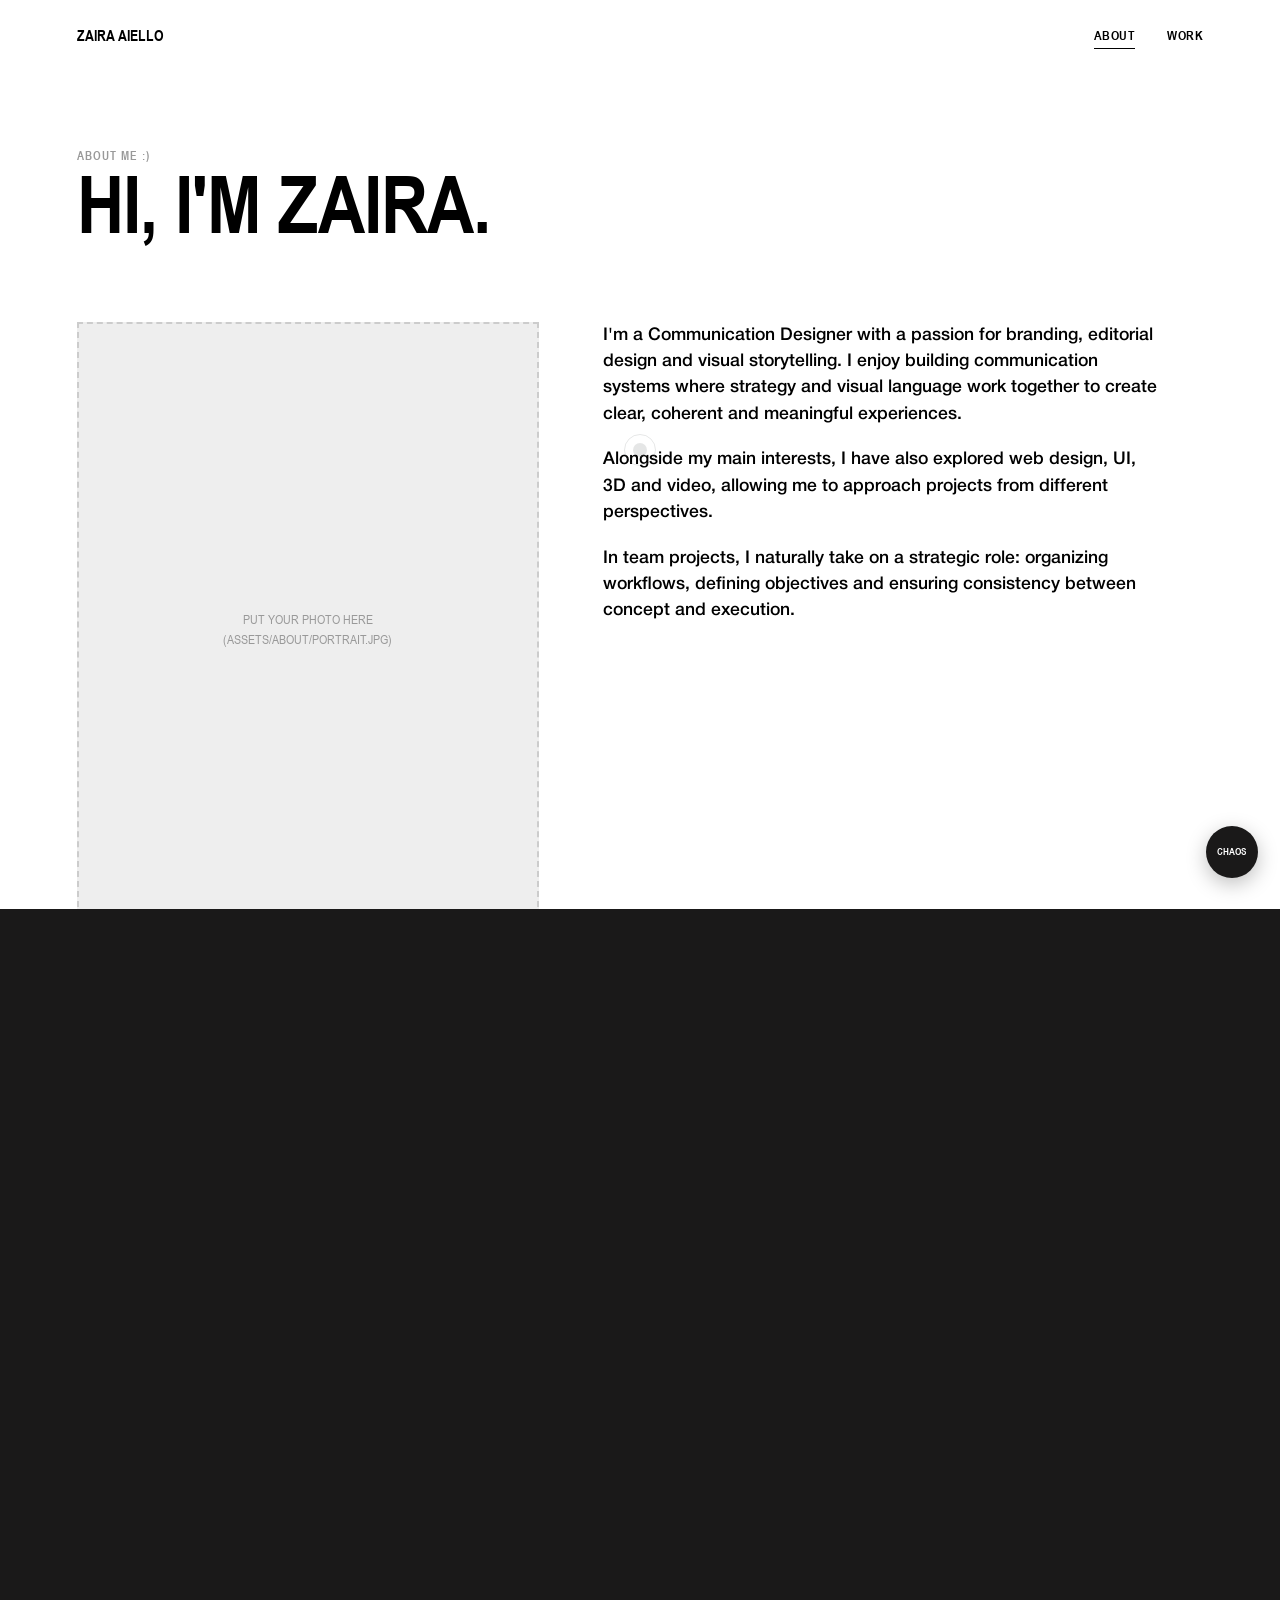
==== about.html @ 03506a8a "Initial commit" ====
<!DOCTYPE html>
<html lang="en">
<head>
<meta charset="UTF-8">
<meta name="viewport" content="width=device-width, initial-scale=1.0">
<title>About — Zaira Aiello</title>
<meta name="description" content="About Zaira Aiello, Communication Designer.">
<link rel="stylesheet" href="css/style.css">
</head>
<body>

  <nav class="nav" style="mix-blend-mode:normal; color:var(--black);">
    <a class="nav-name" href="index.html">Zaira Aiello</a>
    <div class="nav-links">
      <a href="about.html" class="current">About</a>
      <a href="work.html">Work</a>
    </div>
  </nav>

  <header class="about-hero reveal">
    <span class="eyebrow" style="color:#999;">About me :)</span>
    <h1>Hi, I'm Zaira.</h1>
  </header>

  <section class="about-body">
    <div class="reveal about-photo">
      <!-- 🖼️ REPLACE WITH YOUR PHOTO:
           <img src="assets/about/portrait.jpg" alt="Portrait of Zaira Aiello"> -->
      Put your photo here<br>(assets/about/portrait.jpg)
    </div>
    <div class="reveal">
      <p>
        I'm a Communication Designer with a passion for branding, editorial
        design and visual storytelling. I enjoy building communication
        systems where strategy and visual language work together to create
        clear, coherent and meaningful experiences.
      </p>
      <p>
        Alongside my main interests, I have also explored web design, UI,
        3D and video, allowing me to approach projects from different
        perspectives.
      </p>
      <p>
        In team projects, I naturally take on a strategic role: organizing
        workflows, defining objectives and ensuring consistency between
        concept and execution.
      </p>
    </div>
  </section>

  <div class="container about-facts">
    <div class="reveal">
      <span class="eyebrow">Based in</span>
      <p>Italy</p>
    </div>
    <div class="reveal">
      <span class="eyebrow">Focus</span>
      <p>Branding, editorial design, typography</p>
    </div>
    <div class="reveal">
      <span class="eyebrow">Also into</span>
      <p>Web design, UI, 3D, video</p>
    </div>
  </div>

  <a class="section-link reveal" href="work.html" data-transition data-color="#1a1919">
    <h2>See the work</h2>
    <span class="go">View projects ↗</span>
  </a>

  <footer class="footer">
    <canvas id="footer-canvas"></canvas>
    <div class="footer-inner">
      <h2 data-scramble>Let's talk :)</h2>
      <div class="footer-grid">
        <a href="mailto:aiellozaira@gmail.com">aiellozaira@gmail.com</a>
        <a href="tel:+393914696700">+39 391 469 67 00</a>
        <a href="https://instagram.com/zaira.aiello" target="_blank" rel="noopener">@zaira.aiello</a>
      </div>
      <small>Zaira Aiello — Portfolio 2026</small>
    </div>
  </footer>

  <script src="js/main.js"></script>
</body>
</html>
---- css/style.css ----
/* =========================================================
   ZAIRA AIELLO — DIGITAL PORTFOLIO
   style.css — main stylesheet
   ========================================================= */

/* ---------------------------------------------------------
   1. FONT FACES
   I file reali sono in /fonts (estratti dai tuoi zip).
   - "Arial Narrow" 400/700  → titoli, eyebrow, numeri
   - "Arial Black"           → usato SOLO per i titoli enormi
     (hero, numeri di sezione): non esiste un vero file
     "Arial Narrow Black", quindi lo comprimiamo un po' via
     CSS (vedi .display-black qui sotto) per avvicinarlo il
     più possibile al taglio condensed+black del cartaceo.
   - "Helvetica Neue" 400/500/700 → testo, il 500 (Medium) è
     il peso di default per i paragrafi, come richiesto.
--------------------------------------------------------- */
@font-face{
  font-family:"Arial Narrow";
  src:url("../fonts/ARIALN.woff") format("woff");
  font-weight:400; font-style:normal; font-display:swap;
}
@font-face{
  font-family:"Arial Narrow";
  src:url("../fonts/ARIALNB.woff") format("woff");
  font-weight:700; font-style:normal; font-display:swap;
}
@font-face{
  font-family:"Arial Black";
  src:url("../fonts/ARIBLK.woff") format("woff");
  font-weight:900; font-style:normal; font-display:swap;
}
@font-face{
  font-family:"Helvetica Neue";
  src:url("../fonts/HelveticaNeueRoman.woff") format("woff");
  font-weight:400; font-style:normal; font-display:swap;
}
@font-face{
  font-family:"Helvetica Neue";
  src:url("../fonts/HelveticaNeueMedium.woff") format("woff");
  font-weight:500; font-style:normal; font-display:swap;
}
@font-face{
  font-family:"Helvetica Neue";
  src:url("../fonts/HelveticaNeueBold.woff") format("woff");
  font-weight:700; font-style:normal; font-display:swap;
}
@font-face{
  font-family:"Helvetica Neue";
  src:url("../fonts/HelveticaNeueItalic.woff") format("woff");
  font-weight:400; font-style:italic; font-display:swap;
}

/* ---------------------------------------------------------
   2. TOKENS — i colori esatti del portfolio cartaceo
--------------------------------------------------------- */
:root{
  --grey:   #1a1919; /* cover / back cover */
  --yellow: #edda1c; /* second slide */
  --orange: #f05123; /* ICON. */
  --blue:   #222cf0; /* ITO */
  --pink:   #ff94cd; /* Steven Meisel */
  --red:    #db2121; /* 07/10 */
  --green:  #27a33c; /* Bodoni */
  --white:  #ffffff;
  --black:  #000000;
  --paper:  #f6f5f2; /* leggero off-white per variare dal bianco puro */

  --font-display:"Arial Narrow", Arial, sans-serif;
  --font-black:"Arial Black", "Arial Narrow", Arial, sans-serif;
  --font-text:"Helvetica Neue", Helvetica, Arial, sans-serif;

  --cursor-color: var(--grey);
  --grid-line: rgba(0,0,0,.08);
}

/* ---------------------------------------------------------
   3. RESET
--------------------------------------------------------- */
*{ margin:0; padding:0; box-sizing:border-box; }
html{ scroll-behavior:smooth; }
body{
  background:var(--white);
  color:var(--black);
  font-family:var(--font-text);
  font-weight:500; /* Helvetica Neue Medium come richiesto */
  line-height:1.5;
  overflow-x:hidden;
  cursor:none;
}
@media (hover:none){
  body{ cursor:auto; }
  .cursor, .cursor-trail{ display:none; }
}

h1,h2,h3,h4{
  font-family:var(--font-display);
  font-weight:700;
  text-transform:uppercase;
  line-height:0.92;
  letter-spacing:-0.01em;
}
/* titoli "black" condensati — usa questa classe sui titoli enormi */
.display-black{
  font-family:var(--font-black);
  font-weight:900;
  transform:scaleX(.86);
  transform-origin:left center;
  display:inline-block;
  letter-spacing:-0.01em;
}

a{ color:inherit; text-decoration:none; }
img{ max-width:100%; display:block; }
ul{ list-style:none; }
button{ font:inherit; background:none; border:none; cursor:pointer; }

.container{ width:100%; max-width:1280px; margin:0 auto; padding:0 6vw; }

.eyebrow{
  font-family:var(--font-display);
  font-weight:700;
  text-transform:uppercase;
  font-size:.78rem;
  letter-spacing:.08em;
}

/* ---------------------------------------------------------
   4. CUSTOM CURSOR — pallino "elastico" che insegue il mouse
   con un piccolo ritardo (spring), + puntino satellite più
   piccolo che segue ancora più lento (ispirato a ma5a.com)
--------------------------------------------------------- */
.cursor, .cursor-trail{
  position:fixed; top:0; left:0;
  border-radius:50%;
  pointer-events:none;
  z-index:9999;
  transform:translate(-50%,-50%);
  mix-blend-mode:difference;
}
.cursor{
  width:14px; height:14px;
  background:var(--cursor-color);
  transition:width .25s, height .25s, background .25s;
}
.cursor.hover{ width:44px; height:44px; }
.cursor-trail{
  width:32px; height:32px;
  border:1px solid var(--cursor-color);
  background:transparent;
}

/* ---------------------------------------------------------
   5. PAGE TRANSITION — wipe colorato tra una pagina e l'altra
--------------------------------------------------------- */
.page-transition{
  position:fixed; inset:0;
  background:var(--grey);
  z-index:9998;
  transform:translateY(101%);
  pointer-events:none;
}
.page-transition.enter{ animation:wipeIn .5s cubic-bezier(.77,0,.18,1) forwards; }
@keyframes wipeIn{ from{transform:translateY(101%);} to{transform:translateY(0);} }

/* ---------------------------------------------------------
   6. NAV
--------------------------------------------------------- */
.nav{
  position:fixed; top:0; left:0; right:0; z-index:100;
  display:flex; justify-content:space-between; align-items:center;
  padding:1.5rem 6vw;
  mix-blend-mode:difference;
  color:var(--white);
}
.nav .nav-name{ font-family:var(--font-display); font-weight:700; text-transform:uppercase; font-size:.95rem; }
.nav-links{ display:flex; gap:2rem; }
.nav-links a{
  font-family:var(--font-display); font-weight:700; text-transform:uppercase;
  font-size:.8rem; letter-spacing:.04em; position:relative;
}
.nav-links a::after{
  content:""; position:absolute; left:0; bottom:-4px;
  width:0; height:1px; background:currentColor;
  transition:width .25s;
}
.nav-links a:hover::after{ width:100%; }
.nav-links a.current::after{ width:100%; }

/* ---------------------------------------------------------
   7. GRID BACKGROUND — richiama la griglia InDesign
   visibile in copertina nel PDF originale
--------------------------------------------------------- */
.grid-bg{
  position:absolute; inset:0;
  background-image:
    repeating-linear-gradient(to right, var(--grid-line) 0 1px, transparent 1px calc(100% / 6)),
    repeating-linear-gradient(to bottom, var(--grid-line) 0 1px, transparent 1px calc(100% / 5));
  pointer-events:none;
}
.grid-bg.on-dark{ --grid-line: rgba(255,255,255,.08); }

/* ---------------------------------------------------------
   8. HERO / COVER (index.html)
--------------------------------------------------------- */
.hero{
  min-height:100svh;
  background:var(--grey);
  color:var(--white);
  position:relative;
  display:flex; flex-direction:column; justify-content:space-between;
  padding:7rem 6vw 3rem;
  overflow:hidden;
}
.hero-top{
  display:grid; grid-template-columns:1fr 1fr;
  align-items:center;
  flex:1;
  position:relative;
}
.hero-letter{
  font-family:var(--font-black);
  font-weight:900;
  font-size:clamp(5rem,16vw,11rem);
  transform:scaleX(.8); transform-origin:left center;
  opacity:.92;
}
.hero-letter.z{ text-align:right; transform-origin:right center; }
.hero-arrow{
  position:absolute; top:50%; left:50%; transform:translate(-50%,-50%);
  width:min(38vw,340px); height:2px; background:#6a6a6a;
}
.hero-arrow::after{
  content:""; position:absolute; right:-2px; top:50%; transform:translateY(-50%);
  border:6px solid transparent; border-left-color:#6a6a6a;
}
.hero-title{
  position:absolute; top:50%; left:50%; transform:translate(-50%,-50%);
  text-align:center; white-space:nowrap;
  font-size:clamp(2rem,6.4vw,4.6rem);
}
.hero-title .paren{ color:var(--yellow); }
.hero-caption{
  max-width:360px; font-family:var(--font-text); font-weight:400;
  text-transform:none; font-size:1rem; color:#c9c9c9; margin-top:1.4rem;
}
.hero-bottom{
  display:flex; flex-wrap:wrap; justify-content:space-between; gap:1rem;
  border-top:1px solid #3a3939; padding-top:1.2rem;
}
.hero-bottom .item span{ display:block; font-size:.72rem; text-transform:uppercase; letter-spacing:.08em; color:#8f8f8f; }
.hero-bottom .item strong{ font-family:var(--font-text); font-weight:500; font-size:1rem; }
.hero-tagline{
  font-family:var(--font-display); font-weight:700; text-transform:uppercase;
  font-size:clamp(1.1rem,2.6vw,1.7rem);
}

.scroll-cue{
  position:absolute; bottom:2rem; left:50%; transform:translateX(-50%);
  width:1px; height:44px; background:#4a4a4a; overflow:hidden;
}
.scroll-cue::after{
  content:""; position:absolute; top:-44px; left:0; width:100%; height:44px;
  background:var(--yellow); animation:scrollcue 1.8s ease-in-out infinite;
}
@keyframes scrollcue{ to{ top:44px; } }

/* ---------------------------------------------------------
   9. MARQUEE
--------------------------------------------------------- */
.marquee{
  background:var(--yellow); color:var(--grey);
  overflow:hidden; white-space:nowrap; padding:.9rem 0;
  border-top:1px solid var(--grey); border-bottom:1px solid var(--grey);
}
.marquee-track{
  display:inline-block; font-family:var(--font-display); font-weight:700;
  text-transform:uppercase; font-size:1.05rem; letter-spacing:.04em;
  animation:marquee 24s linear infinite;
}
.marquee-track span{ margin:0 1.2em; }
@keyframes marquee{ from{transform:translateX(0);} to{transform:translateX(-50%);} }

/* ---------------------------------------------------------
   10. QUOTE
--------------------------------------------------------- */
.quote{ min-height:60vh; display:flex; align-items:center; padding:6rem 6vw; }
.quote p{
  font-family:var(--font-display); font-weight:700; text-transform:uppercase;
  font-size:clamp(1.7rem,4.6vw,3.1rem); max-width:900px;
}

/* ---------------------------------------------------------
   11. SECTION LINK ("view work", "about me" teasers on home)
--------------------------------------------------------- */
.section-link{
  padding:5rem 6vw; border-top:1px solid #eee;
  display:flex; justify-content:space-between; align-items:center;
  gap:2rem; flex-wrap:wrap;
}
.section-link h2{ font-size:clamp(2rem,6vw,4rem); }
.section-link .go{
  display:inline-flex; align-items:center; gap:.6rem;
  font-family:var(--font-display); font-weight:700; text-transform:uppercase;
  font-size:.9rem; letter-spacing:.04em;
  padding:.9rem 1.6rem; border-radius:100px; border:1px solid var(--black);
  transition:background .2s, color .2s;
}
.section-link .go:hover{ background:var(--black); color:var(--white); }

/* ---------------------------------------------------------
   12. FOOTER (contatti, presente su tutte le pagine)
--------------------------------------------------------- */
.footer{
  background:var(--grey); color:var(--white);
  padding:5rem 6vw 2rem; position:relative; overflow:hidden;
}
.footer canvas{ position:absolute; inset:0; z-index:0; }
.footer-inner{ position:relative; z-index:1; }
.footer h2{ font-size:clamp(2.2rem,8vw,5rem); margin-bottom:2.5rem; }
.footer-grid{
  display:flex; justify-content:space-between; flex-wrap:wrap; gap:1.5rem;
  padding-top:1.5rem; border-top:1px solid #3a3939;
  font-family:var(--font-display); font-weight:700; text-transform:uppercase;
  font-size:.82rem; letter-spacing:.05em; color:#b7b7b7;
}
.footer-grid a:hover{ color:var(--yellow); }
.footer small{
  display:block; margin-top:2rem; color:#666; font-size:.68rem;
  text-transform:uppercase; letter-spacing:.08em; font-family:var(--font-text); font-weight:400;
}

/* ---------------------------------------------------------
   13. REVEAL ON SCROLL
--------------------------------------------------------- */
.reveal{ opacity:0; transform:translateY(36px); transition:opacity .7s ease, transform .7s ease; }
.reveal.in{ opacity:1; transform:translateY(0); }

/* ---------------------------------------------------------
   14. ABOUT PAGE
--------------------------------------------------------- */
.about-hero{ padding:9rem 6vw 3rem; }
.about-hero h1{ font-size:clamp(2.4rem,8vw,5rem); }
.about-body{
  padding:2rem 6vw 6rem; display:grid; grid-template-columns:1fr 1.3fr;
  gap:4rem; align-items:start;
}
.about-photo{
  aspect-ratio:3/4; background:#eee; border:2px dashed #ccc;
  display:flex; align-items:center; justify-content:center; text-align:center;
  padding:1rem; font-family:var(--font-display); font-size:.8rem; text-transform:uppercase; color:#999;
}
.about-body p{ font-size:1.1rem; max-width:560px; }
.about-body p + p{ margin-top:1.2rem; }
.about-facts{
  margin-top:5rem; padding-top:2.5rem; border-top:1px solid #eee;
  display:grid; grid-template-columns:repeat(3,1fr); gap:2rem;
}
@media (max-width:800px){ .about-facts{ grid-template-columns:1fr; } }
.about-facts .eyebrow{ color:#999; margin-bottom:.5rem; }

/* ---------------------------------------------------------
   15. WORK INDEX PAGE (work.html) — jackygrob-style numbered
   list + cursor-following image preview (ma5a-style toy)
--------------------------------------------------------- */
.work-hero{ padding:9rem 6vw 2rem; }
.work-hero h1{ font-size:clamp(2.4rem,8vw,5rem); }
.work-hero p{ max-width:480px; margin-top:1rem; font-size:1.05rem; color:#555; }

.work-list{ padding:2rem 6vw 6rem; }
.work-row{
  display:grid;
  grid-template-columns:60px 1fr auto auto 40px;
  align-items:center;
  gap:1.5rem;
  padding:2rem 0;
  border-top:1px solid #e6e6e6;
  position:relative;
}
.work-list .work-row:last-child{ border-bottom:1px solid #e6e6e6; }
.work-row .idx{ font-family:var(--font-display); font-weight:700; color:#bbb; }
.work-row h2{
  font-size:clamp(1.6rem,4.4vw,2.8rem); text-transform:none; font-weight:700;
  transition:transform .25s, color .25s;
}
.work-row .tag{
  font-family:var(--font-display); font-weight:700; text-transform:uppercase;
  font-size:.78rem; letter-spacing:.05em; color:#999;
}
.work-row .year{ font-family:var(--font-text); font-weight:500; color:#999; font-size:.9rem; }
.work-row .arrow{ font-size:1.4rem; transition:transform .25s; }
.work-row:hover .arrow{ transform:translate(4px,-4px) rotate(45deg); }
.work-row:hover h2{ transform:translateX(10px); }
@media (max-width:760px){
  .work-row{ grid-template-columns:34px 1fr 26px; row-gap:.4rem; }
  .work-row .tag, .work-row .year{ display:none; }
}

/* la mini-immagine che segue il cursore quando passi su una riga */
.hover-preview{
  position:fixed; top:0; left:0;
  width:260px; height:180px;
  border-radius:8px;
  overflow:hidden;
  pointer-events:none;
  z-index:50;
  opacity:0;
  transform:translate(-50%,-50%) scale(.9);
  transition:opacity .25s ease, transform .25s ease;
  display:flex; align-items:center; justify-content:center;
  font-family:var(--font-display); font-weight:700; text-transform:uppercase;
  font-size:.85rem; color:var(--white); text-align:center; padding:1rem;
}
.hover-preview.show{ opacity:1; transform:translate(-50%,-50%) scale(1); }
@media (hover:none){ .hover-preview{ display:none; } }

/* ---------------------------------------------------------
   16. PROJECT PAGES
--------------------------------------------------------- */
.project-hero{
  min-height:56vh; display:flex; flex-direction:column; justify-content:flex-end;
  padding:8rem 6vw 4rem; color:var(--white); position:relative;
}
.project-hero.dark-text{ color:var(--grey); }
.project-hero h1{ font-size:clamp(2.6rem,9vw,6rem); max-width:900px; }
.project-hero p.claim{
  font-family:var(--font-text); font-weight:500; text-transform:none;
  max-width:560px; font-size:1.15rem; margin-top:1.2rem;
}

.project-meta{
  display:grid; grid-template-columns:repeat(5,1fr); gap:1.5rem;
  padding:2.5rem 6vw; border-bottom:1px solid #eee;
}
@media (max-width:800px){ .project-meta{ grid-template-columns:repeat(2,1fr); } }
.project-meta div span{
  display:block; font-family:var(--font-display); font-weight:700;
  text-transform:uppercase; font-size:.72rem; letter-spacing:.06em; color:#999; margin-bottom:.4rem;
}
.project-meta div strong{ font-weight:500; font-size:.95rem; }

.project-text{ padding:5rem 6vw; max-width:820px; font-size:1.1rem; }

.project-section{ padding:3rem 6vw 5rem; }
.project-section h2{
  font-size:1.5rem; margin-bottom:1.6rem; display:flex; align-items:center; gap:.6rem;
}
.project-section h2::before{
  content:""; width:10px; height:10px; border-radius:50%; background:var(--accent,var(--grey)); display:inline-block;
}

.gallery{ display:grid; grid-template-columns:repeat(3,1fr); gap:1rem; }
@media (max-width:800px){ .gallery{ grid-template-columns:1fr 1fr; } }
.placeholder-media{
  aspect-ratio:4/3; background:#f2f2f2; border:2px dashed #ccc;
  display:flex; align-items:center; justify-content:center; text-align:center; padding:1rem;
  font-size:.78rem; color:#999; text-transform:uppercase; letter-spacing:.03em;
}

.embed-pdf{ width:100%; height:75vh; border:1px solid #eee; border-radius:4px; }

.embed-video{ position:relative; width:100%; aspect-ratio:16/9; background:#111; border-radius:4px; overflow:hidden; }
.embed-video iframe, .embed-video video{ width:100%; height:100%; border:0; }

.link-external{
  display:inline-flex; align-items:center; gap:.6rem;
  padding:.9rem 1.6rem; border-radius:100px; background:var(--grey); color:var(--white);
  font-family:var(--font-display); font-weight:700; text-transform:uppercase;
  font-size:.85rem; letter-spacing:.03em; transition:transform .2s;
}
.link-external:hover{ transform:translateX(4px); }

.project-nav-end{
  display:flex; justify-content:space-between; align-items:center;
  padding:3rem 6vw 5rem; border-top:1px solid #eee;
  font-family:var(--font-display); font-weight:700; text-transform:uppercase; font-size:.9rem;
}

/* ---------------------------------------------------------
   17. CHAOS TOGGLE — piccolo bottone giocoso in basso
   a destra, ispirato al tono "playful" di ma5a.com.
   Attiva un cursore con "trail" di puntini colorati e un
   leggero effetto wobble sui titoli.
--------------------------------------------------------- */
.chaos-toggle{
  position:fixed; bottom:1.4rem; right:1.4rem; z-index:200;
  width:52px; height:52px; border-radius:50%;
  background:var(--grey); color:var(--white);
  display:flex; align-items:center; justify-content:center;
  font-family:var(--font-display); font-weight:700; font-size:.65rem; text-transform:uppercase;
  box-shadow:0 6px 20px rgba(0,0,0,.25);
  transition:transform .2s;
}
.chaos-toggle:hover{ transform:scale(1.08) rotate(-6deg); }
body.chaos h1, body.chaos h2{ animation:wobble 3.2s ease-in-out infinite; }
@keyframes wobble{
  0%,100%{ transform:rotate(0deg); }
  25%{ transform:rotate(-.6deg); }
  75%{ transform:rotate(.6deg); }
}

/* ---------------------------------------------------------
   18. ACCESSIBILITY + RESPONSIVE
--------------------------------------------------------- */
@media (prefers-reduced-motion:reduce){
  *{ animation:none !important; transition:none !important; }
  html{ scroll-behavior:auto; }
  body.chaos h1, body.chaos h2{ animation:none !important; }
}

@media (max-width:800px){
  .hero-top{ display:none; }
  .hero-title{ position:static; transform:none; margin:2rem 0; }
  .about-body{ grid-template-columns:1fr; }
  .project-meta{ grid-template-columns:1fr 1fr; }
}
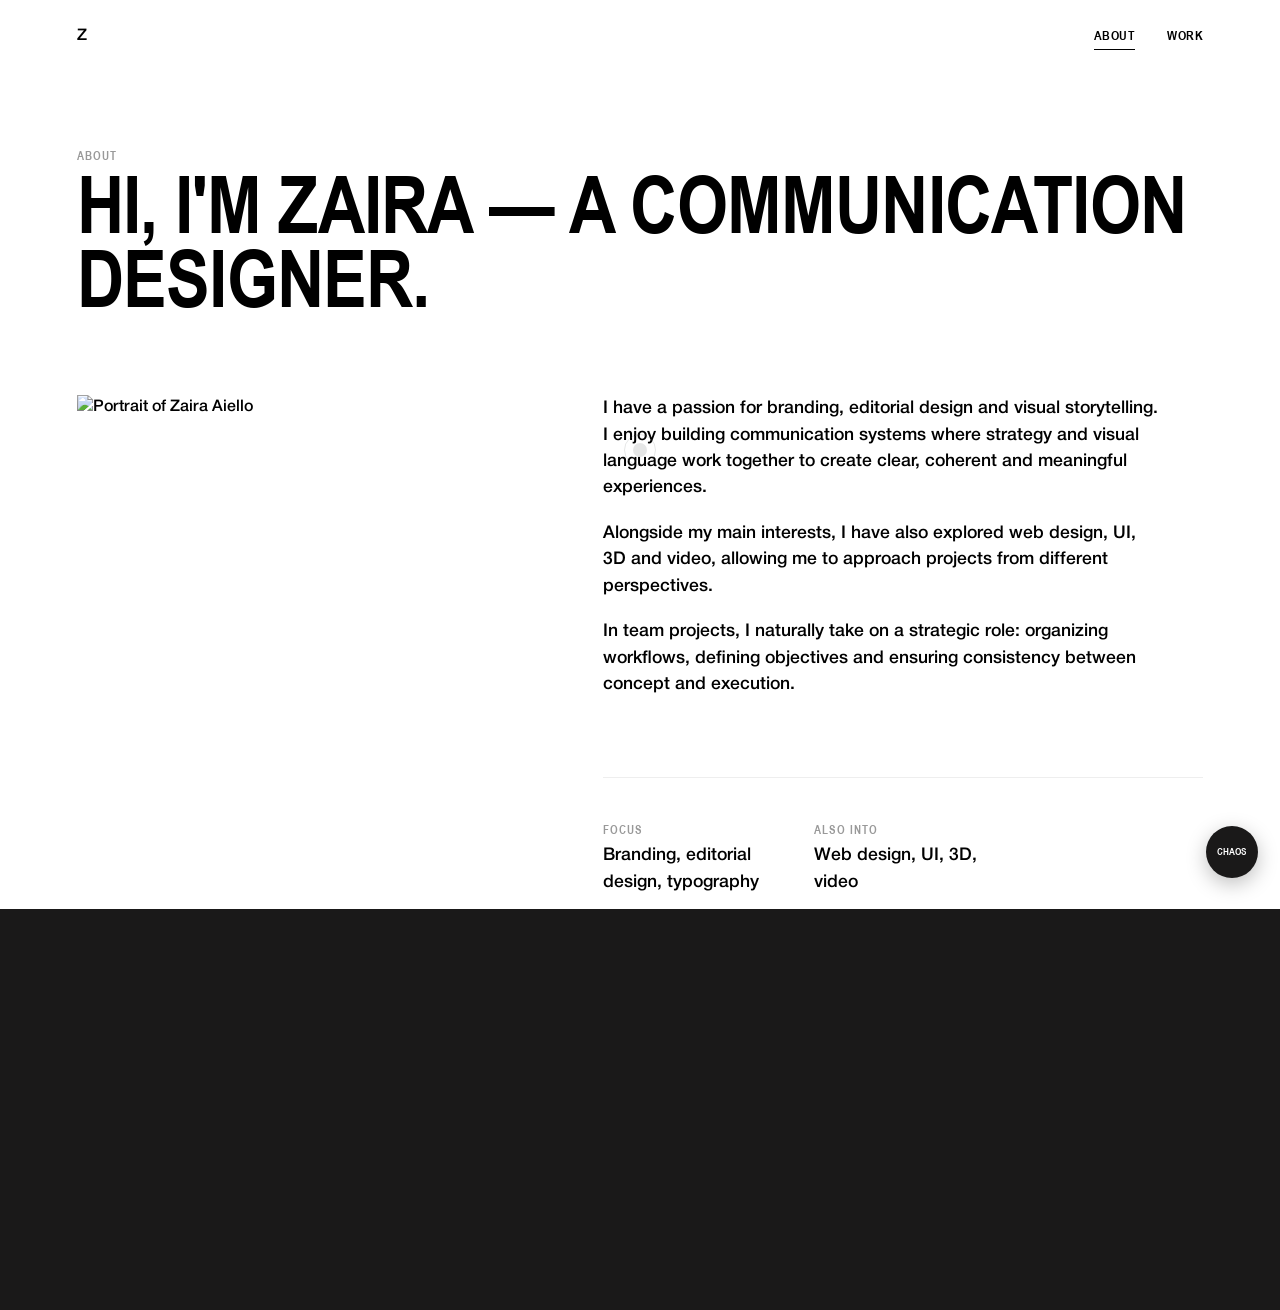
==== commit e19ea186: "Add files via upload" ====
--- a/about.html
+++ b/about.html
@@ -10,7 +10,7 @@
 <body>
 
   <nav class="nav" style="mix-blend-mode:normal; color:var(--black);">
-    <a class="nav-name" href="index.html">Zaira Aiello</a>
+    <a class="mark" href="index.html" aria-label="Home">Z</a>
     <div class="nav-links">
       <a href="about.html" class="current">About</a>
       <a href="work.html">Work</a>
@@ -18,22 +18,20 @@
   </nav>
 
   <header class="about-hero reveal">
-    <span class="eyebrow" style="color:#999;">About me :)</span>
-    <h1>Hi, I'm Zaira.</h1>
+    <span class="eyebrow" style="color:#999;">About</span>
+    <h1>Hi, I'm Zaira — a Communication Designer.</h1>
   </header>
 
   <section class="about-body">
-    <div class="reveal about-photo">
-      <!-- 🖼️ REPLACE WITH YOUR PHOTO:
-           <img src="assets/about/portrait.jpg" alt="Portrait of Zaira Aiello"> -->
-      Put your photo here<br>(assets/about/portrait.jpg)
+    <div>
+      <img src="assets/about/portrait.png" alt="Portrait of Zaira Aiello">
     </div>
     <div class="reveal">
       <p>
-        I'm a Communication Designer with a passion for branding, editorial
-        design and visual storytelling. I enjoy building communication
-        systems where strategy and visual language work together to create
-        clear, coherent and meaningful experiences.
+        I have a passion for branding, editorial design and visual
+        storytelling. I enjoy building communication systems where
+        strategy and visual language work together to create clear,
+        coherent and meaningful experiences.
       </p>
       <p>
         Alongside my main interests, I have also explored web design, UI,
@@ -45,31 +43,16 @@
         workflows, defining objectives and ensuring consistency between
         concept and execution.
       </p>
+
+      <div class="about-facts">
+        <div><span class="eyebrow">Focus</span><p>Branding, editorial design, typography</p></div>
+        <div><span class="eyebrow">Also into</span><p>Web design, UI, 3D, video</p></div>
+      </div>
     </div>
   </section>
 
-  <div class="container about-facts">
-    <div class="reveal">
-      <span class="eyebrow">Based in</span>
-      <p>Italy</p>
-    </div>
-    <div class="reveal">
-      <span class="eyebrow">Focus</span>
-      <p>Branding, editorial design, typography</p>
-    </div>
-    <div class="reveal">
-      <span class="eyebrow">Also into</span>
-      <p>Web design, UI, 3D, video</p>
-    </div>
-  </div>
-
-  <a class="section-link reveal" href="work.html" data-transition data-color="#1a1919">
-    <h2>See the work</h2>
-    <span class="go">View projects ↗</span>
-  </a>
-
   <footer class="footer">
-    <canvas id="footer-canvas"></canvas>
+    <div class="grid-bg on-dark"></div>
     <div class="footer-inner">
       <h2 data-scramble>Let's talk :)</h2>
       <div class="footer-grid">
@@ -77,7 +60,7 @@
         <a href="tel:+393914696700">+39 391 469 67 00</a>
         <a href="https://instagram.com/zaira.aiello" target="_blank" rel="noopener">@zaira.aiello</a>
       </div>
-      <small>Zaira Aiello — Portfolio 2026</small>
+      <small>Portfolio 2026</small>
     </div>
   </footer>
 
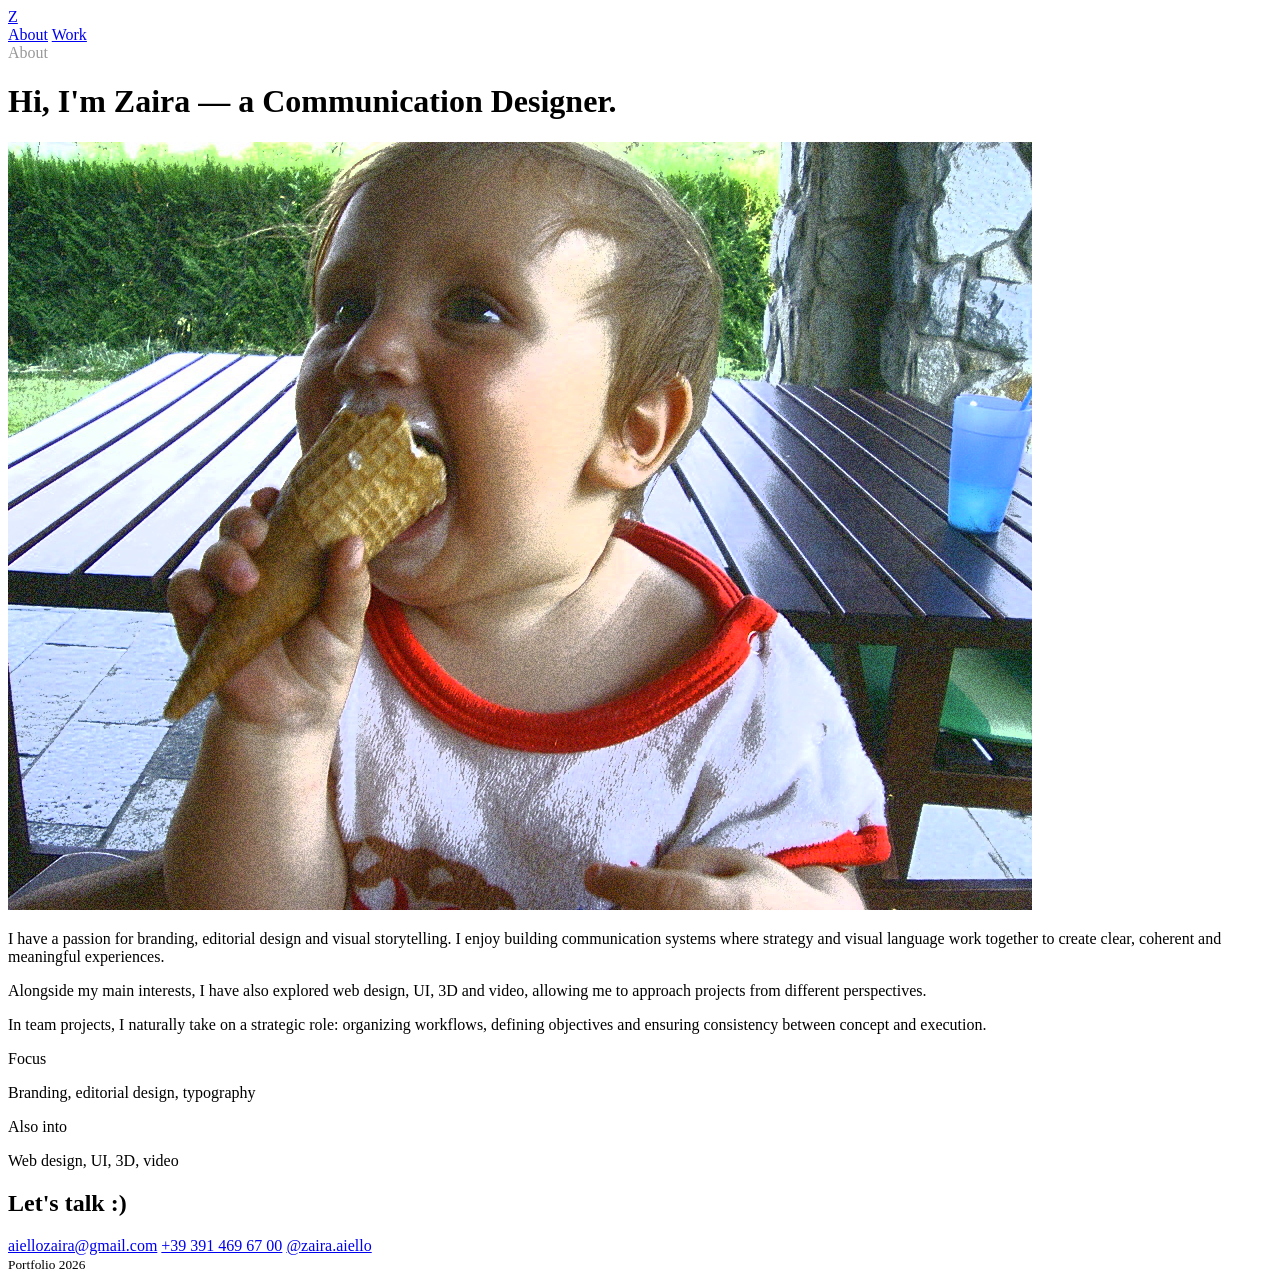
==== commit 4484272d: "Change portrait image source in about.html Updated image source path for the portrait." ====
--- a/about.html
+++ b/about.html
@@ -24,7 +24,7 @@
 
   <section class="about-body">
     <div>
-      <img src="assets/about/portrait.png" alt="Portrait of Zaira Aiello">
+      <img src="portrait.png" alt="Portrait of Zaira Aiello">
     </div>
     <div class="reveal">
       <p>
